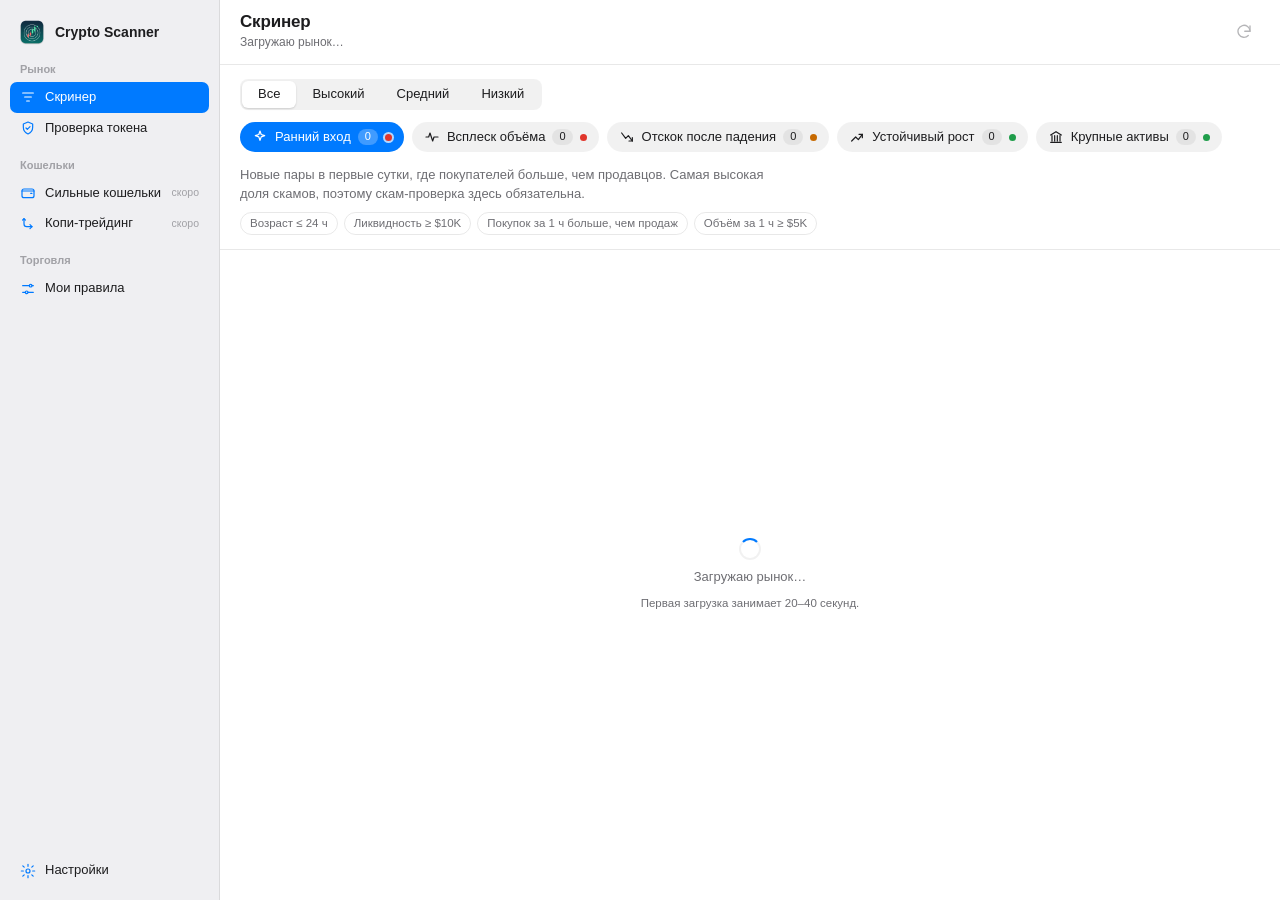
==== web/index.html @ e42046bf "Web version: screener, scam check, risk tiers, rules, settings; publish to GitHub Pages Co-Authored-" ====
<!doctype html>
<html lang="ru">
<head>
  <meta charset="utf-8">
  <meta name="viewport" content="width=device-width, initial-scale=1, viewport-fit=cover">
  <title>Crypto Scanner</title>
  <meta name="description" content="Скринер токенов, скам-проверка контрактов и оценка риска в 10 сетях">
  <meta name="theme-color" content="#f5f5f7" media="(prefers-color-scheme: light)">
  <meta name="theme-color" content="#1c1c1e" media="(prefers-color-scheme: dark)">
  <meta name="apple-mobile-web-app-capable" content="yes">
  <meta name="apple-mobile-web-app-title" content="Scanner">
  <link rel="icon" type="image/png" href="icon-192.png">
  <link rel="apple-touch-icon" href="icon-512.png">
  <link rel="manifest" href="manifest.webmanifest">
  <link rel="stylesheet" href="styles.css">
</head>
<body>
  <div class="app">
    <aside class="sidebar">
      <div class="brand">
        <img src="icon-192.png" alt="" width="28" height="28">
        <span>Crypto Scanner</span>
      </div>
      <nav id="nav" aria-label="Разделы"></nav>
      <a href="#settings" id="settingsLink" class="navitem settings-link">
        <svg class="icon" viewBox="0 0 24 24" aria-hidden="true"><circle cx="12" cy="12" r="3"/><path d="M12 2v3M12 19v3M4.2 4.2l2.1 2.1M17.7 17.7l2.1 2.1M2 12h3M19 12h3M4.2 19.8l2.1-2.1M17.7 6.3l2.1-2.1"/></svg>
        <span>Настройки</span>
      </a>
    </aside>

    <main class="main">
      <header class="toolbar">
        <div class="titles">
          <h1 id="title">Скринер</h1>
          <p id="subtitle"></p>
        </div>
        <button id="refreshBtn" class="iconbtn large" title="Обновить данные (⌘R)" aria-label="Обновить данные">
          <svg class="icon" viewBox="0 0 24 24" aria-hidden="true"><path d="M20 11a8 8 0 1 0-2.3 5.7"/><path d="M20 4v7h-7"/></svg>
        </button>
      </header>
      <div id="view" class="view"></div>
    </main>

    <aside id="inspector" class="inspector" hidden aria-label="Карточка токена"></aside>
  </div>

  <nav id="tabbar" class="tabbar" aria-label="Разделы"></nav>
  <div id="toast" class="toast" role="status" hidden></div>

  <noscript><p style="padding:24px">Для работы приложения нужен включённый JavaScript.</p></noscript>
  <script type="module" src="js/app.js"></script>
</body>
</html>
---- web/styles.css ----
/* Layout: macOS-style three panes — sidebar | content | inspector.
   On phones the sidebar becomes a bottom tab bar and the inspector a full-screen sheet. */
:root {
  --bg: #ffffff;
  --bg-sidebar: rgba(236, 236, 240, 0.82);
  --bg-elev: #f5f5f7;
  --bg-hover: rgba(0, 0, 0, 0.045);
  --bg-row-alt: #f8f8fa;
  --fg: #1d1d1f;
  --fg-2: #6e6e73;
  --fg-3: #a1a1a6;
  --line: rgba(0, 0, 0, 0.09);
  --accent: #007aff;
  --accent-soft: rgba(0, 122, 255, 0.12);
  --on-accent: #ffffff;
  --good: #1f9d4a;
  --warn: #c76a00;
  --bad: #e0352b;
  --chip: rgba(0, 0, 0, 0.055);
  --shadow: 0 1px 2px rgba(0, 0, 0, 0.06), 0 8px 28px rgba(0, 0, 0, 0.08);
  --font: -apple-system, BlinkMacSystemFont, "SF Pro Text", "Segoe UI", Roboto, "Helvetica Neue", Arial, sans-serif;
  --font-display: -apple-system, BlinkMacSystemFont, "SF Pro Display", "Segoe UI", Roboto, sans-serif;
  --mono: ui-monospace, "SF Mono", Menlo, Consolas, monospace;
  --r: 10px;
  color-scheme: light;
}
@media (prefers-color-scheme: dark) {
  :root {
    --bg: #1e1e20;
    --bg-sidebar: rgba(40, 40, 44, 0.82);
    --bg-elev: #2a2a2d;
    --bg-hover: rgba(255, 255, 255, 0.06);
    --bg-row-alt: #232326;
    --fg: #f5f5f7;
    --fg-2: #a1a1a6;
    --fg-3: #6e6e73;
    --line: rgba(255, 255, 255, 0.1);
    --accent: #0a84ff;
    --accent-soft: rgba(10, 132, 255, 0.2);
    --good: #32d74b;
    --warn: #ff9f0a;
    --bad: #ff453a;
    --chip: rgba(255, 255, 255, 0.08);
    --shadow: 0 1px 2px rgba(0, 0, 0, 0.3), 0 8px 28px rgba(0, 0, 0, 0.35);
    color-scheme: dark;
  }
}

* { box-sizing: border-box; }
html, body { height: 100%; }
body {
  margin: 0;
  background: var(--bg);
  color: var(--fg);
  font: 13px/1.45 var(--font);
  -webkit-font-smoothing: antialiased;
}
[hidden] { display: none !important; }
button, input, select { font: inherit; color: inherit; }
a { color: var(--accent); text-decoration: none; }
:focus-visible { outline: 2px solid var(--accent); outline-offset: 2px; border-radius: 6px; }

.icon { width: 16px; height: 16px; fill: none; stroke: currentColor; stroke-width: 1.8; stroke-linecap: round; stroke-linejoin: round; flex: none; }
.num { font-variant-numeric: tabular-nums; }
.good { color: var(--good); }
.warn { color: var(--warn); }
.bad { color: var(--bad); }
.muted { color: var(--fg-2); }
.fine { color: var(--fg-3); font-size: 11.5px; margin: 6px 0 0; }
.sel { user-select: all; -webkit-user-select: all; }
.dot { display: inline-block; width: 7px; height: 7px; border-radius: 50%; background: currentColor; flex: none; }
.dot.good { background: var(--good); } .dot.warn { background: var(--warn); } .dot.bad { background: var(--bad); }

/* ---------- shell ---------- */
.app {
  display: grid;
  grid-template-columns: 220px minmax(0, 1fr);
  height: 100%;
}
body.has-inspector .app { grid-template-columns: 220px minmax(0, 1fr) 400px; }

.sidebar {
  background: var(--bg-sidebar);
  backdrop-filter: saturate(180%) blur(20px);
  -webkit-backdrop-filter: saturate(180%) blur(20px);
  border-right: 1px solid var(--line);
  display: flex;
  flex-direction: column;
  padding: max(14px, env(safe-area-inset-top, 0px)) 10px 14px;
  overflow-y: auto;
}
.brand { display: flex; align-items: center; gap: 9px; padding: 4px 8px 16px; font: 600 14px var(--font-display); }
.brand img { border-radius: 7px; }
.navsec { margin-bottom: 14px; }
.navsec h4 { margin: 0 0 4px; padding: 0 10px; font-size: 11px; font-weight: 600; color: var(--fg-3); }
.navitem {
  display: flex; align-items: center; gap: 9px;
  padding: 6px 10px; border-radius: 7px;
  color: var(--fg); font-weight: 450;
}
.navitem .icon { color: var(--accent); }
.navitem:hover { background: var(--bg-hover); }
.navitem.on { background: var(--accent); color: var(--on-accent); }
.navitem.on .icon { color: var(--on-accent); }
.navitem em { margin-left: auto; font-style: normal; font-size: 10.5px; color: var(--fg-3); }
.navitem.on em { color: rgba(255, 255, 255, 0.75); }
.settings-link { margin-top: auto; }

.main { display: flex; flex-direction: column; min-width: 0; min-height: 0; }
.toolbar {
  display: flex; align-items: center; gap: 12px;
  padding: max(12px, env(safe-area-inset-top, 0px)) max(20px, env(safe-area-inset-right, 0px)) 12px max(20px, env(safe-area-inset-left, 0px));
  border-bottom: 1px solid var(--line);
}
.titles { min-width: 0; flex: 1; }
.titles h1 { margin: 0; font: 600 17px/1.2 var(--font-display); letter-spacing: -0.01em; }
.titles p { margin: 2px 0 0; color: var(--fg-2); font-size: 12px; white-space: nowrap; overflow: hidden; text-overflow: ellipsis; }
.view { flex: 1; min-height: 0; overflow: auto; display: flex; flex-direction: column; }

.iconbtn {
  display: inline-grid; place-items: center;
  width: 28px; height: 28px; border-radius: 7px;
  border: 0; background: transparent; color: var(--fg-2); cursor: pointer;
}
.iconbtn:hover { background: var(--bg-hover); color: var(--fg); }
.iconbtn.large { width: 32px; height: 32px; }
.iconbtn.large .icon { width: 18px; height: 18px; }
.iconbtn:disabled { opacity: 0.5; cursor: default; }
.iconbtn.spinning .icon { animation: spin 0.9s linear infinite; }
@keyframes spin { to { transform: rotate(360deg); } }

.btn {
  display: inline-flex; align-items: center; gap: 6px;
  padding: 6px 12px; border-radius: 7px;
  border: 1px solid var(--line); background: var(--bg-elev); color: var(--fg);
  font-weight: 500; cursor: pointer; white-space: nowrap;
}
.btn:hover { filter: brightness(0.97); }
.btn.primary { background: var(--accent); border-color: transparent; color: var(--on-accent); }
.link { border: 0; background: none; color: var(--accent); padding: 4px 0; cursor: pointer; }

/* ---------- screener ---------- */
.controls {
  display: flex; flex-direction: column; gap: 12px;
  padding: 14px max(20px, env(safe-area-inset-right, 0px)) 14px max(20px, env(safe-area-inset-left, 0px));
  border-bottom: 1px solid var(--line);
}
.segmented {
  display: inline-flex; align-self: flex-start;
  padding: 2px; border-radius: 8px; background: var(--chip);
}
.segmented button {
  border: 0; background: transparent; padding: 4px 16px; border-radius: 6px;
  font-weight: 500; cursor: pointer; color: var(--fg);
}
.segmented button[aria-selected="true"] { background: var(--bg); box-shadow: 0 1px 2px rgba(0, 0, 0, 0.15); }
.chips { display: flex; gap: 8px; overflow-x: auto; scrollbar-width: none; padding-bottom: 2px; }
.chips::-webkit-scrollbar { display: none; }
.chip {
  display: inline-flex; align-items: center; gap: 7px; flex: none;
  padding: 6px 12px; border-radius: 999px; border: 0;
  background: var(--chip); cursor: pointer; font-weight: 500;
}
.chip em { font-style: normal; font-size: 11px; padding: 0 7px; border-radius: 99px; background: var(--chip); }
.chip.on { background: var(--accent); color: var(--on-accent); }
.chip.on em { background: rgba(255, 255, 255, 0.25); }
.chip.on .dot { box-shadow: 0 0 0 2px rgba(255, 255, 255, 0.7); }
.summary p { margin: 0 0 8px; color: var(--fg-2); max-width: 75ch; }
.rules { display: flex; flex-wrap: wrap; gap: 6px; }
.rules span { font-size: 11.5px; padding: 2px 9px; border-radius: 99px; border: 1px solid var(--line); color: var(--fg-2); }

.tablewrap { flex: 1; min-height: 0; display: flex; flex-direction: column; }
.tablescroll { flex: 1; overflow: auto; }
table.grid { width: 100%; border-collapse: collapse; }
.grid th {
  position: sticky; top: 0; z-index: 1;
  background: var(--bg); border-bottom: 1px solid var(--line);
  text-align: left; font-weight: 500; color: var(--fg-2); font-size: 11.5px; padding: 0;
}
.grid th button { border: 0; background: none; padding: 7px 10px; width: 100%; text-align: inherit; cursor: pointer; color: inherit; font-weight: 500; }
.grid th.r, .grid td.r { text-align: right; }
.grid th:not(:has(button)) { padding: 7px 10px; }
.grid td { padding: 6px 10px; white-space: nowrap; }
.grid th:first-child, .grid td:first-child { padding-left: max(20px, env(safe-area-inset-left, 0px)); }
.grid tbody tr { cursor: pointer; }
.grid tbody tr:nth-child(even) { background: var(--bg-row-alt); }
.grid tbody tr:hover { background: var(--bg-hover); }
.grid tbody tr.sel-row { background: var(--accent-soft); }
.tok { display: flex; align-items: center; gap: 9px; min-width: 0; }
.tok div { display: flex; flex-direction: column; min-width: 0; }
.tok span { color: var(--fg-2); font-size: 11.5px; max-width: 170px; overflow: hidden; text-overflow: ellipsis; }
.tokicon {
  position: relative; width: var(--s); height: var(--s); border-radius: 50%; flex: none;
  background: var(--chip); display: grid; place-items: center; overflow: hidden;
}
.tokicon b { font-size: calc(var(--s) * 0.42); color: var(--fg-2); }
.tokicon img { position: absolute; inset: 0; width: 100%; height: 100%; object-fit: cover; }
.chain { font-size: 10.5px; font-weight: 600; padding: 1px 6px; border-radius: 99px; background: var(--chip); color: var(--fg-2); }
.risk { display: inline-flex; align-items: center; gap: 6px; font-weight: 500; }
.risk .icon { width: 14px; height: 14px; }
.unchecked { font-size: 10.5px; color: var(--fg-3); font-weight: 400; }

.spinner { width: 22px; height: 22px; border-radius: 50%; border: 2.5px solid var(--chip); border-top-color: var(--accent); animation: spin 0.8s linear infinite; display: inline-block; }
.spinner.sm { width: 12px; height: 12px; border-width: 2px; }

.empty {
  margin: auto; padding: 48px 24px; max-width: 460px; text-align: center;
  display: flex; flex-direction: column; align-items: center; gap: 8px;
}
.empty h3 { margin: 0; font: 600 16px var(--font-display); }
.empty p { margin: 0; color: var(--fg-2); }

/* ---------- inspector / detail ---------- */
.inspector {
  border-left: 1px solid var(--line);
  background: var(--bg);
  overflow-y: auto;
  padding-bottom: env(safe-area-inset-bottom, 0px);
}
.detail { padding: 16px 18px 24px; display: flex; flex-direction: column; gap: 14px; }
.dhead { display: flex; align-items: center; gap: 12px; }
.dtitle { flex: 1; min-width: 0; display: flex; flex-direction: column; }
.dtitle h2 { margin: 0; font: 600 20px/1.2 var(--font-display); }
.dtitle span { color: var(--fg-2); white-space: nowrap; overflow: hidden; text-overflow: ellipsis; }
.price { font: 600 28px/1.1 var(--font-display); letter-spacing: -0.02em; }
.changes { display: grid; grid-template-columns: repeat(4, 1fr); gap: 8px; }
.changes div { display: flex; flex-direction: column; }
.changes span:first-child { font-size: 11px; color: var(--fg-2); }
.card { background: var(--bg-elev); border-radius: var(--r); padding: 12px 14px; }
.card h3 { margin: 0 0 10px; font-size: 12px; font-weight: 600; color: var(--fg-2); }
.metrics { display: grid; grid-template-columns: 1fr 1fr; gap: 10px 14px; }
.metric { display: flex; flex-direction: column; min-width: 0; }
.metric span { font-size: 11px; color: var(--fg-2); }
.metric b { font-weight: 500; overflow: hidden; text-overflow: ellipsis; }
.tier { display: flex; align-items: center; gap: 8px; margin: 0 0 8px; font-weight: 600; font-size: 14px; }
.factors { margin: 0; padding-left: 18px; color: var(--fg-2); }
.factors li { margin: 2px 0; }
.row { display: flex; align-items: center; gap: 8px; margin: 0; }
.between { justify-content: space-between; }
.verdict { display: inline-flex; align-items: center; gap: 7px; font-weight: 600; font-size: 14px; }
.verdict .icon { width: 18px; height: 18px; }
.card .metrics { margin: 10px 0; }
.flags { list-style: none; margin: 0; padding: 0; display: flex; flex-direction: column; gap: 9px; }
.flag { display: flex; gap: 9px; align-items: flex-start; }
.flag .icon { margin-top: 1px; }
.flag div { display: flex; flex-direction: column; }
.flag span { color: var(--fg-2); font-size: 12px; }
.levels { width: 100%; border-collapse: collapse; margin-bottom: 8px; }
.levels td { padding: 4px 0; }
.levels td:nth-child(2), .levels td:nth-child(3) { text-align: right; }
.card p { margin: 4px 0 0; }
.actions { display: flex; flex-wrap: wrap; gap: 8px; }
.addr { font: 11px var(--mono); color: var(--fg-2); margin: 0; overflow-wrap: anywhere; }

/* ---------- check ---------- */
.checkbar {
  display: flex; gap: 8px; flex-wrap: wrap;
  padding: 14px max(20px, env(safe-area-inset-right, 0px)) 14px max(20px, env(safe-area-inset-left, 0px));
  border-bottom: 1px solid var(--line);
}
.checkbar input, .checkbar select, .field input, .field select {
  padding: 6px 10px; border-radius: 7px; border: 1px solid var(--line); background: var(--bg);
}
.checkbar input { flex: 1; min-width: 200px; font-family: var(--mono); font-size: 12px; }
.checkresult { flex: 1; display: flex; flex-direction: column; }
.checkresult .detail { max-width: 720px; width: 100%; margin: 0 auto; }

/* ---------- forms ---------- */
.form {
  max-width: 640px; width: 100%; margin: 0 auto;
  padding: 20px max(20px, env(safe-area-inset-right, 0px)) 32px max(20px, env(safe-area-inset-left, 0px));
  display: flex; flex-direction: column; gap: 16px;
}
.lead { margin: 0; color: var(--fg-2); }
.group { background: var(--bg-elev); border-radius: var(--r); padding: 6px 14px 10px; }
.group h3 { display: flex; align-items: center; gap: 8px; margin: 8px 0 4px; font-size: 13px; font-weight: 600; }
.field, .toggle {
  display: flex; align-items: center; justify-content: space-between; gap: 12px;
  padding: 8px 0; border-bottom: 1px solid var(--line);
}
.field:last-of-type, .toggle:last-of-type { border-bottom: 0; }
.field input { width: 96px; text-align: right; font-variant-numeric: tabular-nums; }
.toggle span { display: flex; align-items: center; gap: 8px; }
.toggle input {
  appearance: none; -webkit-appearance: none; width: 34px; height: 20px; border-radius: 99px;
  background: var(--chip); position: relative; cursor: pointer; flex: none; transition: background 0.2s;
}
.toggle input::after {
  content: ""; position: absolute; top: 2px; left: 2px; width: 16px; height: 16px; border-radius: 50%;
  background: #fff; box-shadow: 0 1px 2px rgba(0, 0, 0, 0.3); transition: transform 0.2s;
}
.toggle input:checked { background: var(--good); }
.toggle input:checked::after { transform: translateX(14px); }

.toast {
  position: fixed; left: 50%; bottom: calc(24px + env(safe-area-inset-bottom, 0px)); transform: translateX(-50%);
  background: var(--fg); color: var(--bg); padding: 8px 16px; border-radius: 99px; font-weight: 500; z-index: 50;
  box-shadow: var(--shadow);
}
.tabbar { display: none; }

@media (prefers-reduced-motion: reduce) {
  *, *::after { animation: none !important; transition: none !important; }
}

/* ---------- narrow screens ---------- */
@media (max-width: 1100px) {
  body.has-inspector .app { grid-template-columns: 200px minmax(0, 1fr) 360px; }
  .c-vol, .c-age { display: none; }
}
@media (max-width: 820px) {
  .app, body.has-inspector .app { grid-template-columns: minmax(0, 1fr); }
  .sidebar { display: none; }
  .main { padding-bottom: calc(56px + env(safe-area-inset-bottom, 0px)); }
  .c-chain, .c-24 { display: none; }
  .tok span { max-width: 110px; }
  .inspector {
    position: fixed; inset: 0; z-index: 30; border: 0;
    padding-top: env(safe-area-inset-top, 0px);
    padding-bottom: calc(56px + env(safe-area-inset-bottom, 0px));
  }
  .tabbar {
    display: grid; grid-template-columns: repeat(4, 1fr);
    position: fixed; left: 0; right: 0; bottom: 0; z-index: 40;
    padding: 6px max(8px, env(safe-area-inset-right, 0px)) calc(6px + env(safe-area-inset-bottom, 0px)) max(8px, env(safe-area-inset-left, 0px));
    background: var(--bg-sidebar);
    backdrop-filter: saturate(180%) blur(20px); -webkit-backdrop-filter: saturate(180%) blur(20px);
    border-top: 1px solid var(--line);
  }
  .tabbar a { display: flex; flex-direction: column; align-items: center; gap: 2px; font-size: 10.5px; color: var(--fg-2); padding: 4px 0; }
  .tabbar a .icon { width: 22px; height: 22px; }
  .tabbar a.on { color: var(--accent); }
  .toast { bottom: calc(72px + env(safe-area-inset-bottom, 0px)); }
}
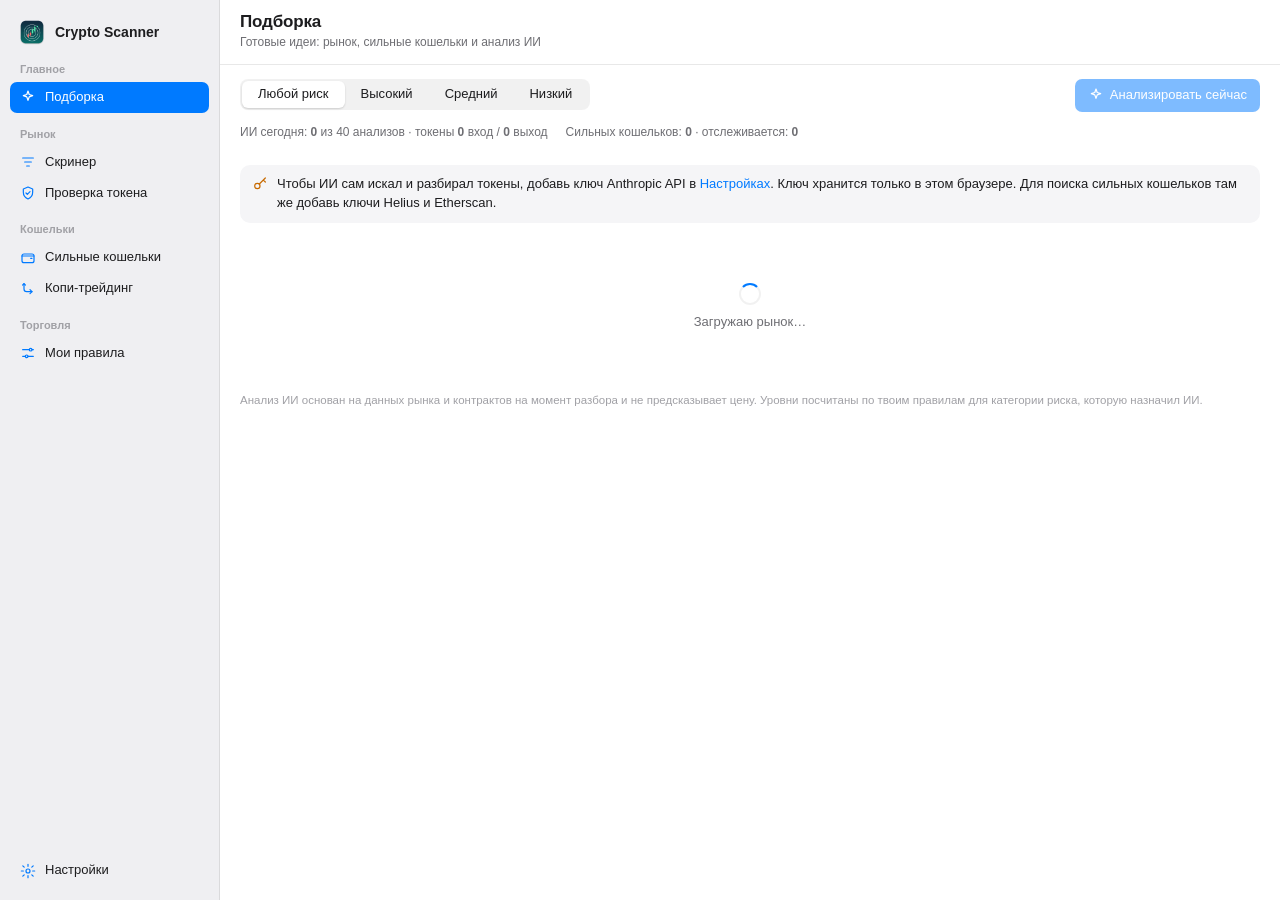
==== commit 0dfef99f: "Version module URLs on publish; show script errors on screen Co-Authored-By: Claude Opus 5.5 <norepl" ====
--- a/web/index.html
+++ b/web/index.html
@@ -47,6 +47,20 @@
   <nav id="tabbar" class="tabbar" aria-label="Разделы"></nav>
   <div id="toast" class="toast" role="status" hidden></div>
 
+  <div id="fatal" class="fatal" hidden></div>
+  <script>
+    // Shows any script error on screen instead of leaving a blank page.
+    (function () {
+      function show(msg) {
+        var el = document.getElementById("fatal");
+        if (!el) return;
+        el.hidden = false;
+        el.textContent = "Ошибка в приложении (версия __BUILD__): " + msg + ". Пришли скриншот этого сообщения.";
+      }
+      window.addEventListener("error", function (e) { show((e.error && e.error.message) || e.message || "неизвестная ошибка"); });
+      window.addEventListener("unhandledrejection", function (e) { show((e.reason && e.reason.message) || String(e.reason)); });
+    })();
+  </script>
   <noscript><p style="padding:24px">Для работы приложения нужен включённый JavaScript.</p></noscript>
   <script type="module" src="js/app.js"></script>
 </body>
--- a/web/styles.css
+++ b/web/styles.css
@@ -167,6 +167,7 @@
 .chip.on .dot { box-shadow: 0 0 0 2px rgba(255, 255, 255, 0.7); }
 .summary p { margin: 0 0 8px; color: var(--fg-2); max-width: 75ch; }
 .rules { display: flex; flex-wrap: wrap; gap: 6px; }
+.rules span.rule-guard { border-style: dashed; }
 .rules span { font-size: 11.5px; padding: 2px 9px; border-radius: 99px; border: 1px solid var(--line); color: var(--fg-2); }
 
 .tablewrap { flex: 1; min-height: 0; display: flex; flex-direction: column; }
@@ -299,6 +300,126 @@
 }
 .tabbar { display: none; }
 
+
+/* ---------- wallets & copy trading ---------- */
+.mono { font-family: var(--mono); font-size: 12px; }
+.pill { display: inline-block; font-size: 11px; font-weight: 600; padding: 1px 8px; border-radius: 99px; background: var(--chip); }
+.pill.good { color: var(--good); background: color-mix(in srgb, var(--good) 14%, transparent); }
+.pill.warn { color: var(--warn); background: color-mix(in srgb, var(--warn) 14%, transparent); }
+.pill.bad { color: var(--bad); background: color-mix(in srgb, var(--bad) 14%, transparent); }
+.pill.muted { color: var(--fg-2); }
+.btn.sm { padding: 3px 9px; font-size: 12px; }
+.btn:disabled { opacity: 0.5; cursor: default; }
+.wrap { flex-wrap: wrap; }
+.notice {
+  display: flex; gap: 9px; align-items: flex-start; margin: 12px max(20px, env(safe-area-inset-right, 0px)) 0 max(20px, env(safe-area-inset-left, 0px));
+  padding: 10px 12px; border-radius: var(--r); background: var(--bg-elev); color: var(--fg);
+}
+.notice .icon { margin-top: 1px; color: var(--warn); }
+.notice.bad .icon { color: var(--bad); }
+.status, .pad { padding: 12px max(20px, env(safe-area-inset-right, 0px)) 0 max(20px, env(safe-area-inset-left, 0px)); margin: 0; }
+.lead.pad { padding-bottom: 8px; }
+.checkresult > .tablescroll { margin-top: 8px; }
+.wdetail { display: flex; flex-direction: column; gap: 14px; padding: 14px max(20px, env(safe-area-inset-right, 0px)) 24px max(20px, env(safe-area-inset-left, 0px)); }
+.whead { display: flex; align-items: center; gap: 10px; }
+.whead h2 { margin: 0; font-size: 18px; }
+.metrics.four { grid-template-columns: repeat(4, minmax(0, 1fr)); }
+.wdetail .tablescroll { border: 1px solid var(--line); border-radius: var(--r); }
+.wdetail .grid th:first-child, .wdetail .grid td:first-child { padding-left: 12px; }
+
+.copybar { display: flex; flex-wrap: wrap; align-items: center; gap: 10px; padding: 14px max(20px, env(safe-area-inset-right, 0px)) 0 max(20px, env(safe-area-inset-left, 0px)); }
+.copygrid {
+  display: grid; grid-template-columns: minmax(0, 340px) minmax(0, 1fr); gap: 16px; align-items: start;
+  padding: 14px max(20px, env(safe-area-inset-right, 0px)) 24px max(20px, env(safe-area-inset-left, 0px));
+}
+.group.watch { padding-bottom: 14px; }
+.wlist { list-style: none; margin: 0 0 10px; padding: 0; display: flex; flex-direction: column; }
+.wlist li { display: flex; align-items: center; gap: 4px; padding: 8px 0; border-bottom: 1px solid var(--line); }
+.wl-main { flex: 1; min-width: 0; display: flex; flex-direction: column; gap: 2px; }
+.wl-label { border: 0; background: transparent; font-weight: 600; padding: 0; min-width: 0; }
+.wl-label:focus { outline: none; border-bottom: 1px solid var(--accent); }
+.addwatch { display: flex; flex-wrap: wrap; gap: 6px; }
+.addwatch select, .addwatch input { padding: 5px 8px; border-radius: 7px; border: 1px solid var(--line); background: var(--bg); min-width: 0; }
+.addwatch input { flex: 1 1 160px; font-family: var(--mono); font-size: 12px; }
+.addwatch select { flex: 1 1 100%; }
+.h3 { margin: 0; font-size: 13px; font-weight: 600; }
+.feed { list-style: none; margin: 8px 0 0; padding: 0; display: flex; flex-direction: column; gap: 6px; }
+.fitem { display: flex; align-items: center; gap: 10px; padding: 9px 12px; border-radius: var(--r); background: var(--bg-elev); }
+.fmain { flex: 1; min-width: 0; display: flex; flex-wrap: wrap; align-items: baseline; gap: 4px 8px; }
+.fmain .fine { flex-basis: 100%; margin: 0; display: flex; align-items: center; gap: 4px; }
+.factions { display: flex; gap: 6px; flex-wrap: wrap; justify-content: flex-end; }
+.linkrow { display: flex; align-items: center; gap: 10px; padding: 12px 14px; color: var(--fg); font-weight: 500; }
+.linkrow .icon { color: var(--accent); }
+.linkrow span:nth-child(2) { flex: 1; }
+.field span small { display: block; color: var(--fg-3); font-size: 11px; }
+.field input[type="password"] { width: 220px; text-align: left; font-family: var(--mono); font-size: 12px; }
+
+@media (max-width: 820px) {
+  .copygrid { grid-template-columns: minmax(0, 1fr); }
+  .metrics.four { grid-template-columns: 1fr 1fr; }
+  .tabbar { grid-template-columns: repeat(5, 1fr); }
+  .field input[type="password"] { width: 150px; }
+  .fitem { flex-wrap: wrap; }
+}
+
+
+/* ---------- picks ---------- */
+.picks { display: flex; flex-direction: column; gap: 12px; padding: 14px max(20px, env(safe-area-inset-right, 0px)) 28px max(20px, env(safe-area-inset-left, 0px)); }
+.picks .notice, .picks .tablescroll { margin-left: 0; margin-right: 0; }
+.picksbar { display: flex; flex-wrap: wrap; gap: 10px; align-items: center; justify-content: space-between; }
+.statusline { display: flex; flex-wrap: wrap; gap: 6px 18px; color: var(--fg-2); font-size: 12px; }
+.statusline .row { gap: 6px; }
+.sect { margin: 10px 0 0; font: 600 15px var(--font-display); display: inline-flex; gap: 8px; align-items: baseline; }
+.pad0 { margin: 0; }
+.pickgrid { display: grid; grid-template-columns: repeat(auto-fill, minmax(360px, 1fr)); gap: 12px; }
+.pick {
+  background: var(--bg-elev); border-radius: 14px; padding: 14px 16px;
+  display: flex; flex-direction: column; gap: 10px; min-width: 0;
+  border: 1px solid transparent;
+}
+.pick.candidate { border-color: color-mix(in srgb, var(--good) 35%, transparent); }
+.pick header { display: flex; align-items: center; gap: 10px; }
+.ptitle { flex: 1; min-width: 0; display: flex; flex-direction: column; }
+.ptitle b { font: 600 16px var(--font-display); }
+.ptitle span { color: var(--fg-2); font-size: 12px; white-space: nowrap; overflow: hidden; text-overflow: ellipsis; }
+.headline { margin: 0; font-weight: 600; font-size: 14px; }
+.pmeta { display: flex; flex-wrap: wrap; gap: 6px 14px; font-size: 12px; color: var(--fg-2); align-items: center; }
+.pmeta b { color: var(--fg); font-weight: 500; }
+.pmeta .pill { display: inline-flex; align-items: center; gap: 4px; }
+.pmeta .pill .icon { width: 12px; height: 12px; }
+.conf { display: grid; grid-template-columns: auto 1fr auto; gap: 10px; align-items: center; font-size: 12px; color: var(--fg-2); }
+.conf i { height: 6px; border-radius: 99px; background: var(--chip); position: relative; overflow: hidden; }
+.conf i::after { content: ""; position: absolute; inset: 0 auto 0 0; width: var(--w); background: var(--accent); border-radius: 99px; }
+.conf b { color: var(--fg); }
+.thesis { margin: 0; }
+.pcols { display: grid; grid-template-columns: 1fr 1fr; gap: 12px; }
+.pcols h4 { margin: 0 0 4px; font-size: 12px; color: var(--fg-2); font-weight: 600; }
+.pcols ul { margin: 0; padding-left: 16px; }
+.pcols li { margin: 2px 0; }
+.kv { margin: 0; }
+.kv b { font-weight: 600; }
+.levels-row { display: grid; grid-template-columns: repeat(4, minmax(0, 1fr)); gap: 8px; background: var(--bg); border-radius: var(--r); padding: 8px 10px; }
+.levels-row div { display: flex; flex-direction: column; min-width: 0; }
+.levels-row span, .levels-row em { font-size: 11px; color: var(--fg-2); font-style: normal; }
+.pick footer { display: flex; flex-wrap: wrap; gap: 6px; align-items: center; }
+.pick footer .fine { margin: 0 0 0 auto; }
+.pick details summary { cursor: pointer; color: var(--accent); font-size: 12px; }
+.pick details[open] summary { margin-bottom: 8px; }
+.pick details .pcols { margin-bottom: 8px; }
+details.avoid > summary { list-style: none; cursor: pointer; }
+details.avoid > summary::-webkit-details-marker { display: none; }
+details.avoid > summary .sect::after { content: "›"; color: var(--fg-3); margin-left: 4px; }
+details.avoid[open] > summary { margin-bottom: 12px; }
+.lbhead { display: flex; flex-direction: column; gap: 4px; padding: 14px max(20px, env(safe-area-inset-right, 0px)) 6px max(20px, env(safe-area-inset-left, 0px)); }
+.lbhead .fine { margin: 0; display: flex; align-items: center; gap: 6px; flex-wrap: wrap; }
+
+@media (max-width: 820px) {
+  .pickgrid { grid-template-columns: minmax(0, 1fr); }
+  .pcols { grid-template-columns: minmax(0, 1fr); }
+  .levels-row { grid-template-columns: 1fr 1fr; }
+  .pick footer .fine { margin: 0; flex-basis: 100%; }
+}
+
 @media (prefers-reduced-motion: reduce) {
   *, *::after { animation: none !important; transition: none !important; }
 }
@@ -312,7 +433,8 @@
   .app, body.has-inspector .app { grid-template-columns: minmax(0, 1fr); }
   .sidebar { display: none; }
   .main { padding-bottom: calc(56px + env(safe-area-inset-bottom, 0px)); }
-  .c-chain, .c-24 { display: none; }
+  .c-chain, .c-24, .c-liq, .c-vol, .c-age { display: none; }
+  .grid td, .grid th button { padding-left: 8px; padding-right: 8px; }
   .tok span { max-width: 110px; }
   .inspector {
     position: fixed; inset: 0; z-index: 30; border: 0;
@@ -320,7 +442,7 @@
     padding-bottom: calc(56px + env(safe-area-inset-bottom, 0px));
   }
   .tabbar {
-    display: grid; grid-template-columns: repeat(4, 1fr);
+    display: grid; grid-template-columns: repeat(5, 1fr);
     position: fixed; left: 0; right: 0; bottom: 0; z-index: 40;
     padding: 6px max(8px, env(safe-area-inset-right, 0px)) calc(6px + env(safe-area-inset-bottom, 0px)) max(8px, env(safe-area-inset-left, 0px));
     background: var(--bg-sidebar);
@@ -332,3 +454,13 @@
   .tabbar a.on { color: var(--accent); }
   .toast { bottom: calc(72px + env(safe-area-inset-bottom, 0px)); }
 }
+.lbfilters { gap: 10px; margin-top: 6px; align-items: center; }
+.rejected { list-style: none; margin: 0; padding: 0; display: flex; flex-direction: column; gap: 4px; }
+.rejected li { display: flex; align-items: center; gap: 8px; padding: 7px 10px; border-radius: 8px; background: var(--bg-elev); cursor: pointer; min-width: 0; }
+.rejected li > span.muted { white-space: nowrap; overflow: hidden; text-overflow: ellipsis; min-width: 0; flex: 1; }
+.sect .dot { width: 9px; height: 9px; align-self: center; }
+
+.fatal {
+  position: fixed; left: 50%; top: 16px; transform: translateX(-50%); z-index: 100; max-width: min(720px, calc(100% - 32px));
+  padding: 10px 14px; border-radius: 10px; background: var(--bad); color: #fff; font-weight: 500; box-shadow: var(--shadow);
+}
